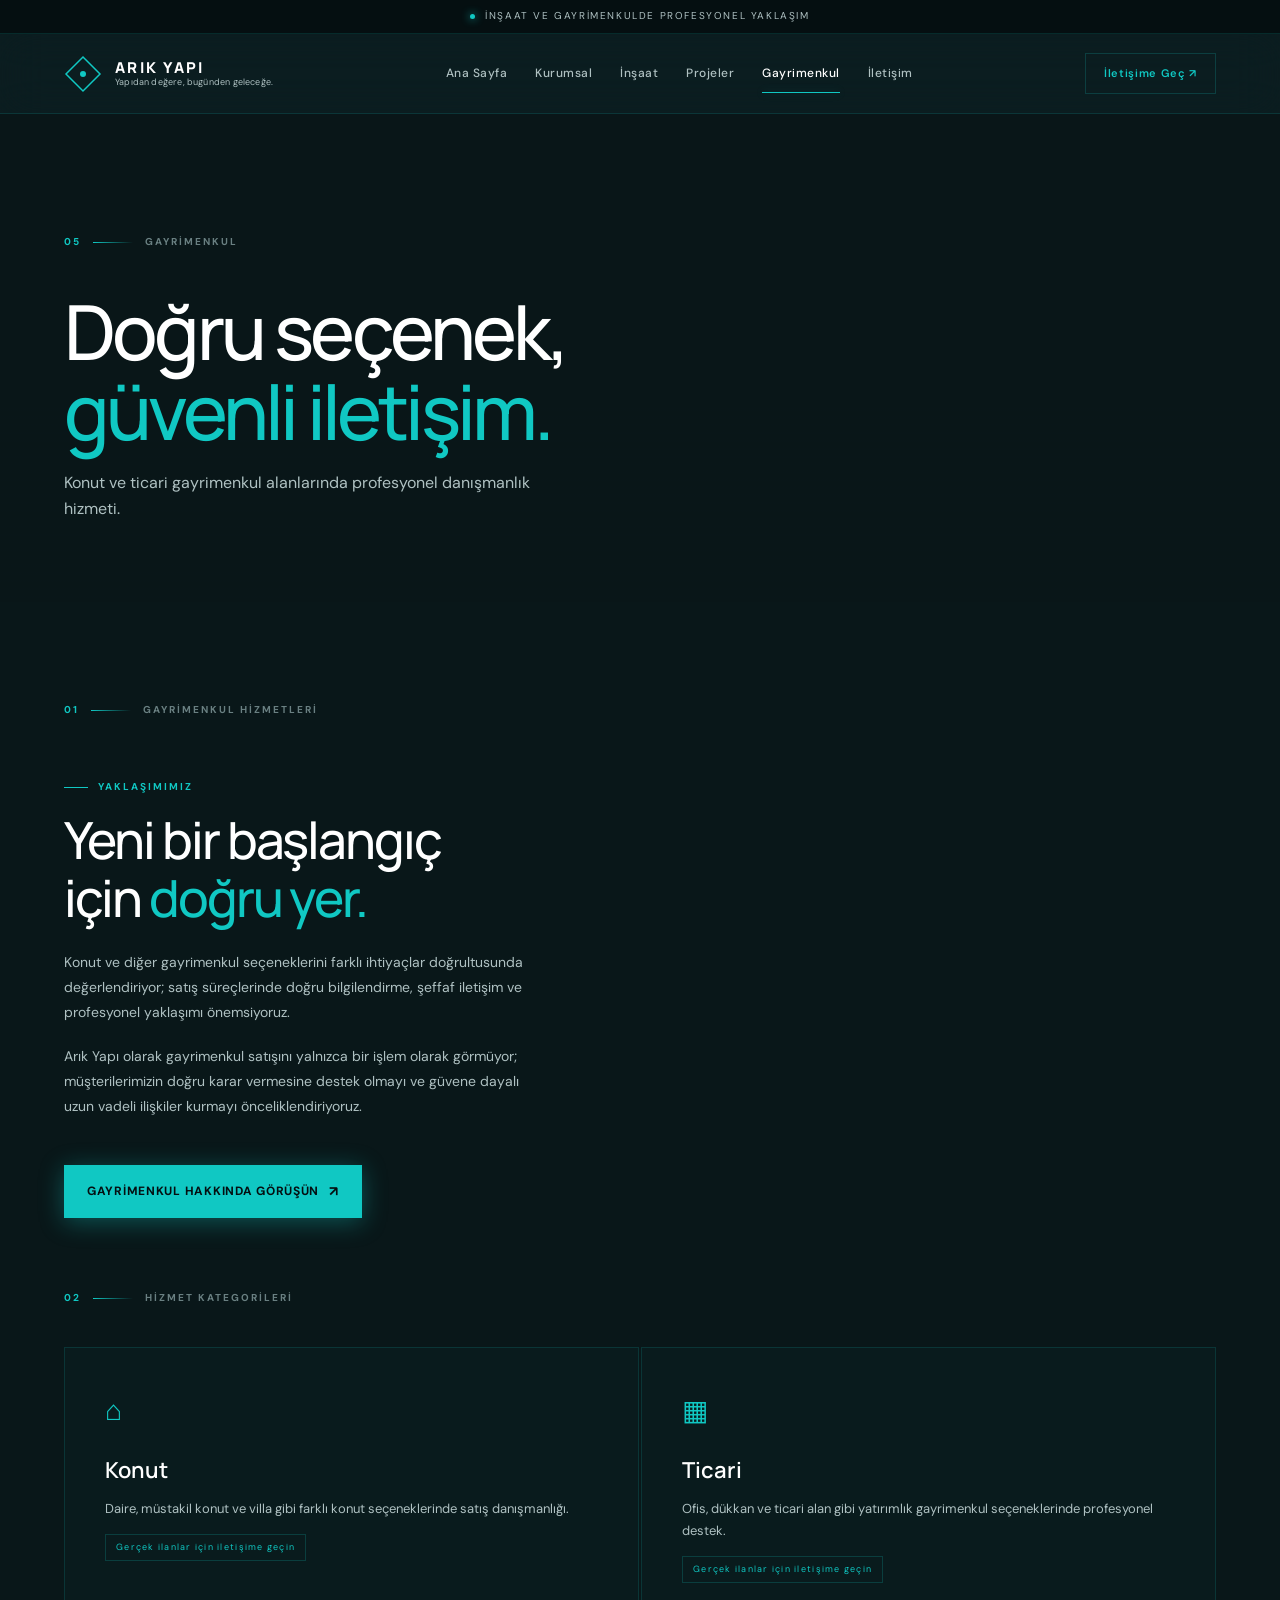
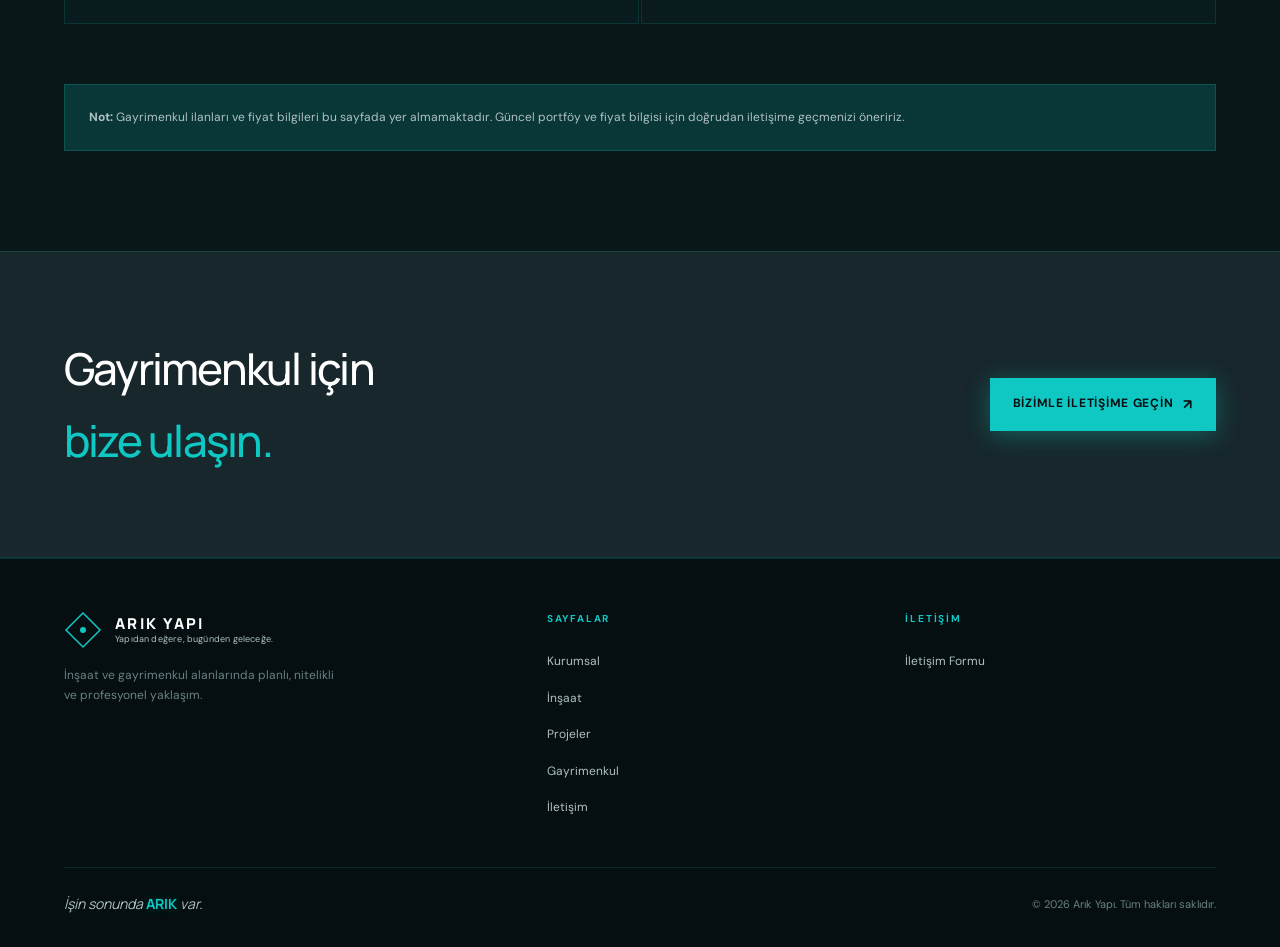
==== gayrimenkul.html @ 24cf5c1f "feat: premium redesign - cok sayfali yapi, intro animasyonu, glassmorphism, tum sayfalar" ====
<!doctype html>
<html lang="tr">
<head>
  <meta charset="utf-8">
  <meta name="viewport" content="width=device-width, initial-scale=1">
  <meta name="theme-color" content="#10C8C3">
  <meta name="description" content="Arık Yapı Gayrimenkul — Konut ve ticari gayrimenkul danışmanlığı.">
  <title>Gayrimenkul | Arık Yapı</title>
  <link rel="preconnect" href="https://fonts.googleapis.com">
  <link rel="preconnect" href="https://fonts.gstatic.com" crossorigin>
  <link href="https://fonts.googleapis.com/css2?family=DM+Sans:wght@400;500;600;700&family=Manrope:wght@400;500;600;700;800&display=swap" rel="stylesheet">
  <link rel="stylesheet" href="style.css">
</head>
<body>

  <div class="announcement"><span class="dot"></span> İnşaat ve gayrimenkulde profesyonel yaklaşım</div>

  <header class="site-header" id="siteHeader">
    <a class="brand" href="index.html" aria-label="Arık Yapı ana sayfa">
      <svg class="brand-icon" viewBox="0 0 38 38" xmlns="http://www.w3.org/2000/svg" aria-hidden="true">
        <polygon class="b-diamond" points="19,2 36,19 19,36 2,19"/><circle class="b-dot" cx="19" cy="19" r="3"/>
      </svg>
      <span class="brand-copy"><strong>ARIK YAPI</strong><small>Yapıdan değere, bugünden geleceğe.</small></span>
    </a>
    <button class="menu-toggle" aria-label="Menüyü aç" aria-expanded="false" id="menuToggle"><span></span><span></span><span></span></button>
    <nav class="main-nav" id="mainNav" aria-label="Ana menü">
      <a href="index.html">Ana Sayfa</a>
      <a href="kurumsal.html">Kurumsal</a>
      <a href="insaat.html">İnşaat</a>
      <a href="projeler.html">Projeler</a>
      <a class="active" href="gayrimenkul.html">Gayrimenkul</a>
      <a href="iletisim.html">İletişim</a>
    </nav>
    <a class="header-cta" href="iletisim.html">İletişime Geç ↗</a>
  </header>

  <main>
    <div class="page-hero">
      <div class="page-hero-content">
        <div class="section-label"><span class="num">05</span><span class="dash"></span>GAYRİMENKUL</div>
        <h1>Doğru seçenek,<br><em>güvenli iletişim.</em></h1>
        <p>Konut ve ticari gayrimenkul alanlarında profesyonel danışmanlık hizmeti.</p>
      </div>
    </div>

    <section class="realestate-section">
      <div class="section-label reveal"><span class="num">01</span><span class="dash"></span>GAYRİMENKUL HİZMETLERİ</div>

      <div class="realestate-intro">
        <div class="realestate-intro-text reveal-left">
          <div class="eyebrow">Yaklaşımımız</div>
          <h2 class="section-title" style="margin-bottom:24px">
            Yeni bir başlangıç<br>için <em>doğru yer.</em>
          </h2>
          <p>Konut ve diğer gayrimenkul seçeneklerini farklı ihtiyaçlar doğrultusunda değerlendiriyor; satış süreçlerinde doğru bilgilendirme, şeffaf iletişim ve profesyonel yaklaşımı önemsiyoruz.</p>
          <p>Arık Yapı olarak gayrimenkul satışını yalnızca bir işlem olarak görmüyor; müşterilerimizin doğru karar vermesine destek olmayı ve güvene dayalı uzun vadeli ilişkiler kurmayı önceliklendiriyoruz.</p>
          <a class="btn btn-primary btn-arrow" href="iletisim.html" style="margin-top:28px">Gayrimenkul Hakkında Görüşün</a>
        </div>
        <div class="realestate-visual reveal-right" role="img" aria-label="Gayrimenkul görseli"></div>
      </div>

      <!-- Kategoriler -->
      <div class="section-label reveal"><span class="num">02</span><span class="dash"></span>HİZMET KATEGORİLERİ</div>
      <div class="realestate-categories">
        <div class="re-cat-card reveal">
          <div class="re-cat-icon">⌂</div>
          <h3>Konut</h3>
          <p>Daire, müstakil konut ve villa gibi farklı konut seçeneklerinde satış danışmanlığı.</p>
          <span class="re-demo-note">Gerçek ilanlar için iletişime geçin</span>
        </div>
        <div class="re-cat-card reveal reveal-d1">
          <div class="re-cat-icon">▦</div>
          <h3>Ticari</h3>
          <p>Ofis, dükkan ve ticari alan gibi yatırımlık gayrimenkul seçeneklerinde profesyonel destek.</p>
          <span class="re-demo-note">Gerçek ilanlar için iletişime geçin</span>
        </div>
      </div>

      <div class="contact-note-box reveal">
        <strong>Not:</strong> Gayrimenkul ilanları ve fiyat bilgileri bu sayfada yer almamaktadır. Güncel portföy ve fiyat bilgisi için doğrudan iletişime geçmenizi öneririz.
      </div>
    </section>

    <div class="cta-band reveal">
      <h2>Gayrimenkul için<br><em>bize ulaşın.</em></h2>
      <a class="btn btn-primary btn-arrow" href="iletisim.html">Bizimle İletişime Geçin</a>
    </div>
  </main>

  <footer class="site-footer">
    <div class="footer-about">
      <a class="brand" href="index.html">
        <svg class="brand-icon" viewBox="0 0 38 38" xmlns="http://www.w3.org/2000/svg" aria-hidden="true"><polygon class="b-diamond" points="19,2 36,19 19,36 2,19"/><circle class="b-dot" cx="19" cy="19" r="3"/></svg>
        <span class="brand-copy"><strong>ARIK YAPI</strong><small>Yapıdan değere, bugünden geleceğe.</small></span>
      </a>
      <p>İnşaat ve gayrimenkul alanlarında planlı, nitelikli ve profesyonel yaklaşım.</p>
    </div>
    <div>
      <div class="footer-col-title">Sayfalar</div>
      <ul class="footer-links-list">
        <li><a href="kurumsal.html">Kurumsal</a></li>
        <li><a href="insaat.html">İnşaat</a></li>
        <li><a href="projeler.html">Projeler</a></li>
        <li><a href="gayrimenkul.html">Gayrimenkul</a></li>
        <li><a href="iletisim.html">İletişim</a></li>
      </ul>
    </div>
    <div>
      <div class="footer-col-title">İletişim</div>
      <ul class="footer-links-list"><li><a href="iletisim.html">İletişim Formu</a></li></ul>
    </div>
    <div class="footer-bottom">
      <p class="footer-tagline">İşin sonunda <strong>ARIK</strong> var.</p>
      <small class="copyright">© <span id="year"></span> Arık Yapı. Tüm hakları saklıdır.</small>
    </div>
  </footer>
  <script src="script.js"></script>
</body>
</html>
---- style.css ----
/* ================================================================
   ARIK YAPI — Premium Architectural Website
   Renk Sistemi: Turkuaz #10C8C3 / Antrasit #17272B / Derin #091719
   ================================================================ */

/* ── Değişkenler ── */
:root {
  --teal:        #10C8C3;
  --teal-light:  #3de0db;
  --teal-dim:    rgba(16, 200, 195, 0.18);
  --teal-glow:   rgba(16, 200, 195, 0.28);
  --dark:        #17272B;
  --deep:        #091719;
  --deeper:      #050f11;
  --light:       #F5F8F7;
  --secondary:   #AFC1C2;
  --muted:       #6a8082;
  --line:        rgba(16, 200, 195, 0.15);
  --line-light:  rgba(255,255,255,0.08);
  --white:       #ffffff;
  --max:         1280px;

  /* Cam efekti */
  --glass-bg:     rgba(15, 35, 40, 0.52);
  --glass-blur:   blur(22px);
  --glass-border: rgba(16, 200, 195, 0.2);
  --glass-shadow: 0 8px 48px rgba(0,0,0,0.35), inset 0 1px 0 rgba(16,200,195,0.1);
}

/* ── Reset & Temel ── */
*, *::before, *::after { box-sizing: border-box; margin: 0; padding: 0; }

html {
  scroll-behavior: smooth;
  scroll-padding-top: 80px;
}

body {
  background: var(--deep);
  color: var(--light);
  font-family: "DM Sans", sans-serif;
  line-height: 1.65;
  overflow-x: hidden;
  -webkit-font-smoothing: antialiased;
}

a { color: inherit; text-decoration: none; }
button, input, textarea, select { font: inherit; }
img { max-width: 100%; display: block; }

:focus-visible {
  outline: 2px solid var(--teal);
  outline-offset: 3px;
  border-radius: 2px;
}

/* ================================================================
   INTRO OVERLAY — Sinematik Açılış Animasyonu
   ================================================================ */
.intro-overlay {
  position: fixed;
  inset: 0;
  z-index: 9999;
  background: var(--deeper);
  display: flex;
  align-items: center;
  justify-content: center;
  flex-direction: column;
  gap: 32px;
  transition: transform 0.7s cubic-bezier(0.76, 0, 0.24, 1),
              opacity 0.5s ease;
}

.intro-overlay.exit {
  transform: translateY(-100%);
  opacity: 0;
  pointer-events: none;
}

.intro-overlay.skip {
  display: none;
}

/* SVG Geometrik Logo */
.intro-svg-wrap {
  position: relative;
  width: 110px;
  height: 110px;
}

.intro-svg {
  width: 110px;
  height: 110px;
  overflow: visible;
}

/* Diamond dış çizgisi — stroke animasyonu */
.intro-diamond {
  fill: none;
  stroke: var(--teal);
  stroke-width: 1.2;
  stroke-dasharray: 312;
  stroke-dashoffset: 312;
  animation: drawDiamond 0.75s cubic-bezier(0.4, 0, 0.2, 1) 0.1s forwards;
}

@keyframes drawDiamond {
  to { stroke-dashoffset: 0; }
}

/* İç çapraz çizgiler */
.intro-cross-h,
.intro-cross-v {
  stroke: var(--teal);
  stroke-width: 0.5;
  opacity: 0;
  animation: fadeInLine 0.3s ease 0.75s forwards;
}

@keyframes fadeInLine {
  to { opacity: 0.35; }
}

/* Merkez nokta */
.intro-center-dot {
  fill: var(--teal);
  r: 3.5;
  opacity: 0;
  animation: popDot 0.25s ease 0.85s forwards;
  filter: drop-shadow(0 0 6px var(--teal));
}

@keyframes popDot {
  0%   { opacity: 0; r: 0; }
  60%  { opacity: 1; r: 5; }
  100% { opacity: 1; r: 3.5; }
}

/* Işık geçişi */
.intro-sweep {
  position: absolute;
  inset: -10px;
  background: linear-gradient(
    115deg,
    transparent 30%,
    rgba(16, 200, 195, 0.22) 50%,
    transparent 70%
  );
  opacity: 0;
  animation: sweep 0.5s ease 0.9s forwards;
}

@keyframes sweep {
  0%   { opacity: 0; transform: translateX(-60px); }
  40%  { opacity: 1; }
  100% { opacity: 0; transform: translateX(60px); }
}

/* Marka yazısı */
.intro-brand-wrap {
  text-align: center;
  opacity: 0;
  transform: translateY(14px);
  animation: riseIn 0.5s ease 1.0s forwards;
}

@keyframes riseIn {
  to { opacity: 1; transform: none; }
}

.intro-brand-name {
  display: block;
  font-family: "Manrope", sans-serif;
  font-size: 22px;
  font-weight: 800;
  letter-spacing: 0.22em;
  color: var(--white);
}

.intro-brand-tag {
  display: block;
  font-size: 10px;
  letter-spacing: 0.16em;
  color: var(--secondary);
  margin-top: 5px;
}

/* ================================================================
   ANNOUNCEMENT BAR
   ================================================================ */
.announcement {
  height: 34px;
  background: var(--deeper);
  border-bottom: 1px solid var(--line);
  color: var(--secondary);
  display: flex;
  align-items: center;
  justify-content: center;
  gap: 10px;
  font-size: 10px;
  letter-spacing: 0.16em;
  text-transform: uppercase;
}

.dot {
  width: 5px;
  height: 5px;
  background: var(--teal);
  border-radius: 50%;
  box-shadow: 0 0 8px var(--teal);
  animation: blink 2.4s ease-in-out infinite;
  flex-shrink: 0;
}

@keyframes blink {
  0%, 100% { opacity: 1; }
  50%       { opacity: 0.3; }
}

/* ================================================================
   HEADER — Glassmorphism Nav
   ================================================================ */
.site-header {
  position: sticky;
  top: 0;
  z-index: 200;
  height: 80px;
  padding: 0 max(5vw, 24px);
  display: flex;
  align-items: center;
  justify-content: space-between;
  gap: 24px;
  background: var(--glass-bg);
  backdrop-filter: var(--glass-blur);
  -webkit-backdrop-filter: var(--glass-blur);
  border-bottom: 1px solid var(--line);
  transition: background 0.3s, border-color 0.3s;
}

.site-header.solid {
  background: rgba(9, 23, 25, 0.95);
  border-bottom-color: rgba(16, 200, 195, 0.12);
}

/* Logo */
.brand {
  display: flex;
  align-items: center;
  gap: 13px;
  flex-shrink: 0;
  min-width: 190px;
}

.brand-icon {
  width: 38px;
  height: 38px;
  flex-shrink: 0;
}

.brand-icon .b-diamond {
  fill: none;
  stroke: var(--teal);
  stroke-width: 1.5;
}

.brand-icon .b-dot {
  fill: var(--teal);
}

.brand-copy {
  display: flex;
  flex-direction: column;
  line-height: 1.3;
}

.brand-copy strong {
  font-family: "Manrope", sans-serif;
  font-size: 15px;
  font-weight: 800;
  letter-spacing: 0.15em;
  color: var(--white);
}

.brand-copy small {
  font-size: 9px;
  color: var(--secondary);
  letter-spacing: 0.02em;
}

/* Nav */
.main-nav {
  display: flex;
  align-items: center;
  gap: clamp(14px, 2.2vw, 30px);
}

.main-nav a {
  font-size: 12px;
  font-weight: 500;
  color: var(--secondary);
  letter-spacing: 0.04em;
  padding: 28px 0;
  position: relative;
  transition: color 0.2s;
}

.main-nav a::after {
  content: "";
  position: absolute;
  bottom: 18px;
  left: 0;
  width: 0;
  height: 1.5px;
  background: var(--teal);
  transition: width 0.25s ease;
  box-shadow: 0 0 8px var(--teal-glow);
}

.main-nav a:hover,
.main-nav a.active {
  color: var(--white);
}

.main-nav a:hover::after,
.main-nav a.active::after {
  width: 100%;
}

/* CTA Buton */
.header-cta {
  font-size: 11px;
  font-weight: 600;
  letter-spacing: 0.06em;
  padding: 10px 18px;
  border: 1px solid var(--glass-border);
  color: var(--teal);
  white-space: nowrap;
  transition: background 0.2s, border-color 0.2s, color 0.2s;
}

.header-cta:hover {
  background: var(--teal-dim);
  border-color: var(--teal);
  color: var(--teal-light);
}

/* Hamburger */
.menu-toggle {
  display: none;
  background: none;
  border: 0;
  color: var(--white);
  cursor: pointer;
  padding: 8px;
  flex-direction: column;
  gap: 5px;
  flex-shrink: 0;
}

.menu-toggle span {
  display: block;
  width: 22px;
  height: 1.5px;
  background: currentColor;
  transition: transform 0.25s, opacity 0.25s;
}

/* ================================================================
   SHARED BUTTONS
   ================================================================ */
.btn {
  display: inline-flex;
  align-items: center;
  gap: 10px;
  padding: 14px 22px;
  font-size: 12px;
  font-weight: 700;
  letter-spacing: 0.06em;
  border: 1px solid transparent;
  cursor: pointer;
  transition: transform 0.2s, background 0.2s, box-shadow 0.2s, border-color 0.2s, color 0.2s;
  text-transform: uppercase;
}

.btn:hover { transform: translateY(-2px); }

.btn-primary {
  background: var(--teal);
  color: var(--deeper);
  box-shadow: 0 4px 24px rgba(16, 200, 195, 0.35);
}

.btn-primary:hover {
  background: var(--teal-light);
  box-shadow: 0 6px 32px rgba(16, 200, 195, 0.5);
}

.btn-outline {
  border-color: rgba(255,255,255,0.3);
  color: var(--white);
}

.btn-outline:hover {
  border-color: var(--teal);
  color: var(--teal);
}

.btn-arrow::after {
  content: "↗";
  font-size: 14px;
}

/* ================================================================
   SHARED SECTION LABELS
   ================================================================ */
.section-label {
  display: flex;
  align-items: center;
  gap: 12px;
  font-size: 10px;
  font-weight: 700;
  letter-spacing: 0.2em;
  text-transform: uppercase;
  color: var(--muted);
  margin-bottom: 40px;
}

.section-label .num { color: var(--teal); }

.section-label .dash {
  width: 40px;
  height: 1px;
  background: linear-gradient(90deg, var(--teal), transparent);
}

.eyebrow {
  font-size: 10px;
  font-weight: 700;
  letter-spacing: 0.2em;
  text-transform: uppercase;
  color: var(--teal);
  margin-bottom: 16px;
  display: flex;
  align-items: center;
  gap: 10px;
}

.eyebrow::before {
  content: "";
  display: block;
  width: 24px;
  height: 1px;
  background: var(--teal);
  flex-shrink: 0;
}

h2.section-title {
  font-family: "Manrope", sans-serif;
  font-size: clamp(34px, 4vw, 54px);
  font-weight: 500;
  line-height: 1.12;
  letter-spacing: -0.04em;
  color: var(--white);
}

h2.section-title em {
  font-style: normal;
  color: var(--teal);
}

/* ================================================================
   HERO — Ana Sayfa
   ================================================================ */
.hero {
  position: relative;
  min-height: 94vh;
  display: grid;
  grid-template-columns: 1fr 420px;
  align-items: center;
  gap: 0;
  padding: 0 max(5vw, 32px);
  max-width: 1600px;
  margin: 0 auto;
  isolation: isolate;
}

/* Hero Arka Plan */
.hero-bg {
  position: fixed;
  inset: 0;
  z-index: -10;
  pointer-events: none;
}

.hero-bg-img {
  position: absolute;
  inset: 0;
  background:
    url("https://images.unsplash.com/photo-1486406146926-c627a92ad1ab?auto=format&fit=crop&w=2200&q=80")
    center / cover no-repeat;
}

.hero-bg-overlay {
  position: absolute;
  inset: 0;
  background:
    linear-gradient(100deg,
      rgba(9,23,25,0.96) 0%,
      rgba(9,23,25,0.80) 45%,
      rgba(9,23,25,0.30) 75%,
      rgba(9,23,25,0.20) 100%
    ),
    linear-gradient(0deg,
      rgba(5,15,17,0.85) 0%,
      transparent 35%
    );
}

/* Hero Sol İçerik */
.hero-content {
  padding: 80px 0 100px;
  max-width: 640px;
}

.hero-eyebrow {
  display: flex;
  align-items: center;
  gap: 12px;
  font-size: 10px;
  font-weight: 700;
  letter-spacing: 0.22em;
  text-transform: uppercase;
  color: var(--teal);
  margin-bottom: 28px;
}

.hero-eyebrow-line {
  width: 40px;
  height: 1px;
  background: var(--teal);
  box-shadow: 0 0 6px var(--teal);
}

.hero h1 {
  font-family: "Manrope", sans-serif;
  font-size: clamp(48px, 6.5vw, 88px);
  font-weight: 500;
  line-height: 1.04;
  letter-spacing: -0.055em;
  color: var(--white);
  margin-bottom: 24px;
}

.hero h1 em {
  font-style: normal;
  color: var(--teal);
  text-shadow: 0 0 40px rgba(16, 200, 195, 0.3);
}

.hero-desc {
  font-size: 16px;
  color: var(--secondary);
  max-width: 440px;
  line-height: 1.7;
  margin-bottom: 36px;
}

.hero-actions {
  display: flex;
  flex-wrap: wrap;
  gap: 14px;
  margin-bottom: 64px;
}

/* Scroll göstergesi */
.scroll-indicator {
  display: flex;
  align-items: center;
  gap: 12px;
  font-size: 10px;
  letter-spacing: 0.14em;
  color: var(--muted);
  text-transform: uppercase;
}

.scroll-line {
  width: 30px;
  height: 1px;
  background: var(--muted);
  animation: scrollPulse 2s ease-in-out infinite;
}

@keyframes scrollPulse {
  0%, 100% { width: 30px; opacity: 1; }
  50%       { width: 50px; opacity: 0.5; }
}

/* Hero Sağ — Cam Kart */
.hero-glass-card {
  background: var(--glass-bg);
  backdrop-filter: var(--glass-blur);
  -webkit-backdrop-filter: var(--glass-blur);
  border: 1px solid var(--glass-border);
  box-shadow: var(--glass-shadow);
  padding: 36px 32px;
  position: relative;
  overflow: hidden;
  align-self: center;
}

.hero-glass-card::before {
  content: "";
  position: absolute;
  top: 0;
  left: 0;
  right: 0;
  height: 1px;
  background: linear-gradient(90deg, transparent, var(--teal), transparent);
  opacity: 0.6;
}

.glass-card-header {
  display: flex;
  align-items: center;
  justify-content: space-between;
  margin-bottom: 28px;
  padding-bottom: 20px;
  border-bottom: 1px solid var(--line);
}

.glass-card-header span {
  font-size: 10px;
  font-weight: 700;
  letter-spacing: 0.18em;
  text-transform: uppercase;
  color: var(--secondary);
}

.glass-card-mark {
  font-family: "Manrope", sans-serif;
  font-size: 28px;
  font-weight: 800;
  color: var(--teal);
  line-height: 1;
  text-shadow: 0 0 14px var(--teal-glow);
  letter-spacing: -0.04em;
}

.glass-service {
  display: flex;
  align-items: flex-start;
  gap: 16px;
  padding: 18px 0;
  border-bottom: 1px solid var(--line);
}

.glass-service:last-of-type {
  border-bottom: 0;
  margin-bottom: 24px;
}

.glass-service-icon {
  width: 38px;
  height: 38px;
  border: 1px solid var(--glass-border);
  display: grid;
  place-items: center;
  flex-shrink: 0;
  color: var(--teal);
  font-size: 16px;
  box-shadow: 0 0 12px var(--teal-dim);
}

.glass-service-text strong {
  display: block;
  font-size: 13px;
  font-weight: 600;
  color: var(--white);
  margin-bottom: 4px;
}

.glass-service-text span {
  font-size: 11px;
  color: var(--secondary);
  line-height: 1.5;
}

.glass-card-cta {
  display: flex;
  align-items: center;
  justify-content: space-between;
  padding: 14px 16px;
  background: var(--teal-dim);
  border: 1px solid var(--glass-border);
  font-size: 11px;
  font-weight: 700;
  letter-spacing: 0.08em;
  color: var(--teal-light);
  transition: background 0.2s;
}

.glass-card-cta:hover {
  background: rgba(16, 200, 195, 0.22);
}

/* Hero alt bilgi şeridi */
.hero-strip {
  position: absolute;
  bottom: 0;
  left: 0;
  right: 0;
  padding: 0 max(5vw, 32px);
  border-top: 1px solid var(--line-light);
  display: flex;
  gap: clamp(24px, 5vw, 80px);
  background: rgba(9,23,25,0.5);
  backdrop-filter: blur(10px);
}

.hero-strip-item {
  display: flex;
  align-items: center;
  gap: 14px;
  padding: 20px 0;
}

.strip-icon {
  width: 34px;
  height: 34px;
  border: 1px solid var(--glass-border);
  display: grid;
  place-items: center;
  color: var(--teal);
  font-size: 15px;
  flex-shrink: 0;
}

.strip-icon svg {
  width: 16px;
  height: 16px;
  stroke: var(--teal);
  fill: none;
}

.strip-text strong {
  display: block;
  font-size: 11px;
  font-weight: 700;
  color: var(--white);
  margin-bottom: 2px;
}

.strip-text span {
  font-size: 10px;
  color: var(--muted);
}

/* ================================================================
   KURUMSAL ÖZET (Ana Sayfa)
   ================================================================ */
.about-section {
  padding: 112px max(5vw, 32px);
  max-width: 1600px;
  margin: 0 auto;
  display: grid;
  grid-template-columns: 1fr 1.1fr;
  gap: 10%;
  align-items: center;
  background: var(--deep);
}

.about-visual {
  position: relative;
}

.about-img {
  width: 100%;
  aspect-ratio: 4/5;
  object-fit: cover;
  display: block;
  filter: brightness(0.88);
}

.about-img-fallback {
  width: 100%;
  aspect-ratio: 4/5;
  background:
    url("https://images.unsplash.com/photo-1487958449943-2429e8be8625?auto=format&fit=crop&w=900&q=75")
    center / cover;
}

.about-badge {
  position: absolute;
  bottom: 32px;
  right: -20px;
  background: var(--glass-bg);
  backdrop-filter: var(--glass-blur);
  border: 1px solid var(--glass-border);
  padding: 20px 24px;
  box-shadow: var(--glass-shadow);
}

.about-badge strong {
  display: block;
  font-family: "Manrope", sans-serif;
  font-size: 32px;
  font-weight: 800;
  color: var(--teal);
  line-height: 1;
}

.about-badge span {
  display: block;
  font-size: 10px;
  letter-spacing: 0.1em;
  color: var(--secondary);
  margin-top: 4px;
}

.about-content { padding: 16px 0; }

.about-content .section-title { margin-bottom: 28px; }

.about-text {
  font-size: 14px;
  color: var(--secondary);
  line-height: 1.8;
  margin-bottom: 16px;
}

.about-values {
  display: grid;
  grid-template-columns: 1fr 1fr;
  gap: 1px;
  margin: 40px 0;
  border: 1px solid var(--line);
}

.about-value {
  padding: 22px 24px;
  background: rgba(16, 200, 195, 0.03);
  border: 1px solid var(--line);
  transition: background 0.2s;
}

.about-value:hover {
  background: rgba(16, 200, 195, 0.07);
}

.about-value-icon {
  font-size: 22px;
  color: var(--teal);
  margin-bottom: 10px;
  text-shadow: 0 0 10px var(--teal-glow);
}

.about-value h4 {
  font-family: "Manrope", sans-serif;
  font-size: 14px;
  font-weight: 700;
  color: var(--white);
  margin-bottom: 6px;
}

.about-value p {
  font-size: 12px;
  color: var(--muted);
  line-height: 1.6;
}

/* ================================================================
   HİZMETLER (Ana Sayfa)
   ================================================================ */
.services-section {
  padding: 112px max(5vw, 32px);
  max-width: 1600px;
  margin: 0 auto;
}

.services-header {
  display: flex;
  align-items: flex-end;
  justify-content: space-between;
  gap: 40px;
  margin-bottom: 56px;
}

.services-note {
  max-width: 320px;
  font-size: 13px;
  color: var(--secondary);
  text-align: right;
}

.services-grid {
  display: grid;
  grid-template-columns: 1fr 1fr;
  gap: 2px;
}

.service-card {
  position: relative;
  overflow: hidden;
  min-height: 480px;
  display: flex;
  flex-direction: column;
  justify-content: flex-end;
}

.service-card-bg {
  position: absolute;
  inset: 0;
  background-size: cover;
  background-position: center;
  transition: transform 0.6s ease;
  filter: brightness(0.65);
}

.service-card:hover .service-card-bg {
  transform: scale(1.04);
}

.service-card-1 .service-card-bg {
  background-image: url("https://images.unsplash.com/photo-1541888946425-d81bb19240f5?auto=format&fit=crop&w=1200&q=75");
}

.service-card-2 .service-card-bg {
  background-image: url("https://images.unsplash.com/photo-1560448204-e02f11c3d0e2?auto=format&fit=crop&w=1200&q=75");
}

.service-card-overlay {
  position: absolute;
  inset: 0;
  background: linear-gradient(0deg, rgba(9,23,25,0.92) 0%, rgba(9,23,25,0.3) 55%, transparent 100%);
}

.service-card-content {
  position: relative;
  z-index: 1;
  padding: 36px 40px;
}

.service-num {
  font-size: 10px;
  letter-spacing: 0.18em;
  color: var(--teal);
  margin-bottom: 12px;
}

.service-card h3 {
  font-family: "Manrope", sans-serif;
  font-size: 26px;
  font-weight: 600;
  color: var(--white);
  margin-bottom: 12px;
  line-height: 1.2;
}

.service-card p {
  font-size: 13px;
  color: var(--secondary);
  max-width: 380px;
  margin-bottom: 24px;
  line-height: 1.7;
}

.service-link {
  display: inline-flex;
  align-items: center;
  gap: 10px;
  font-size: 11px;
  font-weight: 700;
  letter-spacing: 0.08em;
  text-transform: uppercase;
  color: var(--teal);
  transition: gap 0.2s;
}

.service-link:hover { gap: 16px; }
.service-link::after { content: "↗"; }

/* ================================================================
   CTA BANDI
   ================================================================ */
.cta-band {
  background: var(--dark);
  border-top: 1px solid var(--line);
  border-bottom: 1px solid var(--line);
  padding: 80px max(5vw, 32px);
  display: flex;
  align-items: center;
  justify-content: space-between;
  gap: 40px;
}

.cta-band h2 {
  font-family: "Manrope", sans-serif;
  font-size: clamp(28px, 3.5vw, 44px);
  font-weight: 500;
  letter-spacing: -0.04em;
  color: var(--white);
}

.cta-band h2 em {
  font-style: normal;
  color: var(--teal);
}

/* ================================================================
   FOOTER
   ================================================================ */
.site-footer {
  background: var(--deeper);
  border-top: 1px solid var(--line);
  padding: 52px max(5vw, 32px) 32px;
  display: grid;
  grid-template-columns: 1.4fr 1fr 1fr;
  gap: 48px;
}

.footer-about .brand { margin-bottom: 16px; }

.footer-about p {
  font-size: 12px;
  color: var(--muted);
  line-height: 1.7;
  max-width: 280px;
}

.footer-col-title {
  font-size: 10px;
  font-weight: 700;
  letter-spacing: 0.18em;
  text-transform: uppercase;
  color: var(--teal);
  margin-bottom: 20px;
}

.footer-links-list {
  list-style: none;
  display: flex;
  flex-direction: column;
  gap: 10px;
}

.footer-links-list a {
  font-size: 12px;
  color: var(--secondary);
  transition: color 0.2s;
}

.footer-links-list a:hover { color: var(--teal); }

.footer-bottom {
  grid-column: 1 / -1;
  border-top: 1px solid var(--line);
  padding-top: 24px;
  display: flex;
  align-items: center;
  justify-content: space-between;
  gap: 16px;
  flex-wrap: wrap;
}

.footer-tagline {
  font-family: "Manrope", sans-serif;
  font-style: italic;
  font-size: 14px;
  color: var(--secondary);
}

.footer-tagline strong {
  color: var(--teal);
  font-style: normal;
  text-shadow: 0 0 10px var(--teal-glow);
}

.copyright {
  font-size: 11px;
  color: var(--muted);
}

/* ================================================================
   SAYFA HEADER (Alt Sayfalar)
   ================================================================ */
.page-hero {
  padding: 120px max(5vw, 32px) 80px;
  background:
    linear-gradient(0deg, var(--deep) 0%, transparent 40%),
    url("https://images.unsplash.com/photo-1486406146926-c627a92ad1ab?auto=format&fit=crop&w=1800&q=70")
    center 30% / cover;
  position: relative;
  overflow: hidden;
}

.page-hero::before {
  content: "";
  position: absolute;
  inset: 0;
  background: rgba(9, 23, 25, 0.78);
}

.page-hero-content {
  position: relative;
  z-index: 1;
  max-width: var(--max);
  margin: 0 auto;
}

.page-hero h1 {
  font-family: "Manrope", sans-serif;
  font-size: clamp(42px, 6vw, 76px);
  font-weight: 500;
  letter-spacing: -0.05em;
  line-height: 1.06;
  color: var(--white);
  margin-bottom: 18px;
}

.page-hero h1 em {
  font-style: normal;
  color: var(--teal);
}

.page-hero p {
  font-size: 16px;
  color: var(--secondary);
  max-width: 480px;
}

/* ================================================================
   KURUMSAL SAYFASI
   ================================================================ */
.corporate-section {
  padding: 100px max(5vw, 32px);
  max-width: var(--max);
  margin: 0 auto;
}

.corporate-grid {
  display: grid;
  grid-template-columns: 1fr 1fr;
  gap: 80px;
  align-items: start;
  margin-top: 60px;
}

.corporate-text p {
  font-size: 14px;
  color: var(--secondary);
  line-height: 1.85;
  margin-bottom: 18px;
}

.mvv-cards {
  display: flex;
  flex-direction: column;
  gap: 2px;
}

.mvv-card {
  padding: 28px 32px;
  border: 1px solid var(--line);
  background: rgba(16, 200, 195, 0.03);
  transition: background 0.2s, border-color 0.2s;
  position: relative;
  overflow: hidden;
}

.mvv-card::before {
  content: "";
  position: absolute;
  left: 0;
  top: 0;
  bottom: 0;
  width: 2px;
  background: var(--teal);
  opacity: 0;
  transition: opacity 0.2s;
}

.mvv-card:hover {
  background: rgba(16, 200, 195, 0.07);
  border-color: rgba(16, 200, 195, 0.3);
}

.mvv-card:hover::before { opacity: 1; }

.mvv-num {
  font-size: 10px;
  color: var(--teal);
  letter-spacing: 0.12em;
  margin-bottom: 8px;
}

.mvv-card h3 {
  font-family: "Manrope", sans-serif;
  font-size: 18px;
  font-weight: 700;
  color: var(--white);
  margin-bottom: 10px;
}

.mvv-card p {
  font-size: 13px;
  color: var(--secondary);
  line-height: 1.7;
}

/* Kurucu */
.founder-section {
  background: var(--dark);
  border-top: 1px solid var(--line);
  border-bottom: 1px solid var(--line);
  display: grid;
  grid-template-columns: 1fr 1.1fr;
  min-height: 560px;
}

.founder-visual {
  background:
    url("https://images.unsplash.com/photo-1486406146926-c627a92ad1ab?auto=format&fit=crop&w=900&q=75")
    center / cover;
  position: relative;
  min-height: 400px;
}

.founder-visual::after {
  content: "";
  position: absolute;
  inset: 0;
  background: linear-gradient(90deg, transparent 60%, var(--dark) 100%);
}

.founder-content {
  padding: 72px max(5vw, 40px) 72px 56px;
  align-self: center;
  background: linear-gradient(135deg, rgba(16,200,195,0.04) 0%, transparent 60%);
}

.founder-content h2 {
  font-family: "Manrope", sans-serif;
  font-size: clamp(38px, 4.5vw, 58px);
  font-weight: 500;
  letter-spacing: -0.04em;
  color: var(--white);
  margin-bottom: 28px;
}

.founder-content h2 em {
  font-style: normal;
  color: var(--teal);
}

.founder-content p {
  font-size: 14px;
  color: var(--secondary);
  line-height: 1.8;
  max-width: 500px;
  margin-bottom: 16px;
}

.founder-signature {
  margin-top: 36px;
  padding-top: 28px;
  border-top: 1px solid var(--line);
  font-family: "Manrope", sans-serif;
  font-style: italic;
  font-size: 20px;
  color: var(--secondary);
}

.founder-signature strong {
  font-style: normal;
  color: var(--teal);
  text-shadow: 0 0 12px var(--teal-glow);
}

/* ================================================================
   İNŞAAT SAYFASI
   ================================================================ */
.construction-section {
  padding: 100px max(5vw, 32px);
  max-width: var(--max);
  margin: 0 auto;
}

.construction-intro {
  display: grid;
  grid-template-columns: 1fr 1fr;
  gap: 80px;
  align-items: center;
  margin-top: 60px;
  margin-bottom: 80px;
}

.construction-img {
  width: 100%;
  aspect-ratio: 3/2;
  object-fit: cover;
}

.construction-img-fallback {
  width: 100%;
  aspect-ratio: 3/2;
  background: url("https://images.unsplash.com/photo-1504307651254-35680f356dfd?auto=format&fit=crop&w=900&q=75") center / cover;
}

.construction-text p {
  font-size: 14px;
  color: var(--secondary);
  line-height: 1.8;
  margin-bottom: 18px;
}

/* Süreç adımları */
.process-steps {
  display: grid;
  grid-template-columns: repeat(4, 1fr);
  gap: 2px;
  margin-top: 60px;
}

.process-step {
  padding: 32px 28px;
  border: 1px solid var(--line);
  background: rgba(16, 200, 195, 0.02);
  position: relative;
  transition: background 0.2s;
}

.process-step:hover {
  background: rgba(16, 200, 195, 0.06);
}

.process-step-num {
  font-family: "Manrope", sans-serif;
  font-size: 36px;
  font-weight: 800;
  color: rgba(16, 200, 195, 0.15);
  line-height: 1;
  margin-bottom: 16px;
}

.process-step h4 {
  font-family: "Manrope", sans-serif;
  font-size: 15px;
  font-weight: 700;
  color: var(--white);
  margin-bottom: 10px;
}

.process-step p {
  font-size: 12px;
  color: var(--muted);
  line-height: 1.7;
}

/* ================================================================
   PROJELER — Coming Soon
   ================================================================ */
.projects-coming {
  min-height: 80vh;
  display: flex;
  flex-direction: column;
  align-items: center;
  justify-content: center;
  padding: 80px max(5vw, 32px);
  text-align: center;
  position: relative;
  overflow: hidden;
}

/* SVG Mimari Silüet */
.projects-svg-wrap {
  position: relative;
  width: 280px;
  height: 180px;
  margin-bottom: 48px;
}

.projects-silhouette {
  width: 100%;
  height: 100%;
}

.sil-building {
  stroke: var(--teal);
  fill: none;
  stroke-width: 1;
  stroke-dasharray: 600;
  stroke-dashoffset: 600;
  animation: drawBuilding 2s cubic-bezier(0.4, 0, 0.2, 1) 0.3s forwards;
}

.sil-window {
  stroke: var(--teal);
  fill: none;
  stroke-width: 0.7;
  opacity: 0;
  animation: fadeInLine 0.5s ease 2.1s forwards;
}

@keyframes drawBuilding {
  to { stroke-dashoffset: 0; }
}

.projects-coming h2 {
  font-family: "Manrope", sans-serif;
  font-size: clamp(34px, 5vw, 60px);
  font-weight: 500;
  letter-spacing: -0.05em;
  color: var(--white);
  margin-bottom: 18px;
}

.projects-coming h2 em {
  font-style: normal;
  color: var(--teal);
}

.projects-coming p {
  font-size: 16px;
  color: var(--secondary);
  max-width: 480px;
  margin: 0 auto 40px;
  line-height: 1.7;
}

.projects-actions {
  display: flex;
  gap: 16px;
  flex-wrap: wrap;
  justify-content: center;
}

/* Işık geçişi animasyonu */
.projects-light {
  position: absolute;
  width: 200%;
  height: 2px;
  background: linear-gradient(90deg, transparent, var(--teal), transparent);
  opacity: 0.3;
  animation: lightSweep 4s ease-in-out infinite 2.5s;
  top: 40%;
  left: -50%;
}

@keyframes lightSweep {
  0%   { left: -50%; opacity: 0.3; }
  50%  { opacity: 0.6; }
  100% { left: 100%; opacity: 0.3; }
}

/* ================================================================
   GAYRİMENKUL SAYFASI
   ================================================================ */
.realestate-section {
  padding: 100px max(5vw, 32px);
  max-width: var(--max);
  margin: 0 auto;
}

.realestate-intro {
  display: grid;
  grid-template-columns: 1fr 1.2fr;
  gap: 80px;
  align-items: center;
  margin-top: 60px;
  margin-bottom: 72px;
}

.realestate-intro-text p {
  font-size: 14px;
  color: var(--secondary);
  line-height: 1.8;
  margin-bottom: 18px;
}

.realestate-visual {
  width: 100%;
  aspect-ratio: 4/3;
  background: url("https://images.unsplash.com/photo-1560448204-e02f11c3d0e2?auto=format&fit=crop&w=900&q=75") center / cover;
}

.realestate-categories {
  display: grid;
  grid-template-columns: 1fr 1fr;
  gap: 2px;
  margin-bottom: 60px;
}

.re-cat-card {
  padding: 40px;
  border: 1px solid var(--line);
  background: rgba(16, 200, 195, 0.02);
  transition: background 0.25s;
  cursor: pointer;
  position: relative;
  overflow: hidden;
}

.re-cat-card::after {
  content: "";
  position: absolute;
  bottom: 0;
  left: 0;
  width: 0;
  height: 2px;
  background: var(--teal);
  transition: width 0.3s ease;
}

.re-cat-card:hover {
  background: rgba(16, 200, 195, 0.06);
}

.re-cat-card:hover::after { width: 100%; }

.re-cat-icon {
  font-size: 28px;
  color: var(--teal);
  margin-bottom: 18px;
}

.re-cat-card h3 {
  font-family: "Manrope", sans-serif;
  font-size: 22px;
  font-weight: 600;
  color: var(--white);
  margin-bottom: 10px;
}

.re-cat-card p {
  font-size: 13px;
  color: var(--secondary);
  line-height: 1.7;
}

.re-demo-note {
  display: inline-block;
  font-size: 9px;
  letter-spacing: 0.14em;
  color: var(--teal);
  border: 1px solid var(--glass-border);
  padding: 5px 10px;
  margin-top: 14px;
}

/* ================================================================
   İLETİŞİM SAYFASI
   ================================================================ */
.contact-section {
  padding: 100px max(5vw, 32px);
  max-width: var(--max);
  margin: 0 auto;
  display: grid;
  grid-template-columns: 1fr 1.1fr;
  gap: 80px;
  align-items: start;
}

.contact-info { padding-top: 16px; }

.contact-info h2.section-title {
  margin-bottom: 28px;
}

.contact-info > p {
  font-size: 14px;
  color: var(--secondary);
  line-height: 1.8;
  margin-bottom: 40px;
}

.contact-items {
  display: flex;
  flex-direction: column;
  gap: 2px;
  margin-bottom: 40px;
}

.contact-item {
  display: flex;
  align-items: center;
  gap: 18px;
  padding: 20px 24px;
  border: 1px solid var(--line);
  background: rgba(16, 200, 195, 0.02);
}

.contact-item-icon {
  width: 40px;
  height: 40px;
  border: 1px solid var(--glass-border);
  display: grid;
  place-items: center;
  color: var(--teal);
  font-size: 16px;
  flex-shrink: 0;
}

.contact-item-text strong {
  display: block;
  font-size: 11px;
  font-weight: 700;
  letter-spacing: 0.08em;
  color: var(--secondary);
  margin-bottom: 4px;
}

.contact-item-text span {
  font-size: 14px;
  color: var(--white);
}

.contact-note-box {
  padding: 22px 24px;
  border: 1px solid var(--glass-border);
  background: var(--teal-dim);
  font-size: 12px;
  color: var(--secondary);
  line-height: 1.7;
}

/* Form */
.contact-form {
  background: var(--dark);
  border: 1px solid var(--line);
  padding: 40px;
}

.form-header {
  display: flex;
  align-items: center;
  justify-content: space-between;
  padding-bottom: 24px;
  margin-bottom: 24px;
  border-bottom: 1px solid var(--line);
}

.form-header span {
  font-size: 10px;
  font-weight: 700;
  letter-spacing: 0.18em;
  text-transform: uppercase;
  color: var(--secondary);
}

.form-mark {
  font-family: "Manrope", sans-serif;
  font-size: 28px;
  font-weight: 800;
  color: var(--teal);
  text-shadow: 0 0 12px var(--teal-glow);
  line-height: 1;
}

.contact-form label {
  display: block;
  font-size: 10px;
  font-weight: 700;
  letter-spacing: 0.12em;
  text-transform: uppercase;
  color: var(--secondary);
  margin-bottom: 8px;
  margin-top: 18px;
}

.contact-form label:first-of-type { margin-top: 0; }

.contact-form input,
.contact-form textarea,
.contact-form select {
  width: 100%;
  padding: 13px 16px;
  background: rgba(255,255,255,0.04);
  border: 1px solid rgba(255,255,255,0.1);
  color: var(--white);
  font-size: 13px;
  transition: border-color 0.2s, box-shadow 0.2s;
}

.contact-form input::placeholder,
.contact-form textarea::placeholder {
  color: var(--muted);
}

.contact-form select option {
  background: var(--dark);
  color: var(--white);
}

.contact-form input:focus,
.contact-form textarea:focus,
.contact-form select:focus {
  outline: none;
  border-color: var(--teal);
  box-shadow: 0 0 0 3px var(--teal-dim);
}

.contact-form textarea { resize: vertical; min-height: 120px; }

.form-submit-btn {
  width: 100%;
  margin-top: 24px;
  text-align: center;
  justify-content: center;
}

.form-disclaimer {
  margin-top: 12px;
  font-size: 10px;
  color: var(--muted);
  text-align: center;
}

.form-status {
  margin-top: 12px;
  font-size: 12px;
  font-weight: 600;
  color: var(--teal);
  text-align: center;
}

/* ================================================================
   SCROLL ANIMASYONLARI
   ================================================================ */
.reveal {
  opacity: 0;
  transform: translateY(28px);
  transition: opacity 0.6s ease, transform 0.6s ease;
}

.reveal.visible {
  opacity: 1;
  transform: none;
}

.reveal-left {
  opacity: 0;
  transform: translateX(-28px);
  transition: opacity 0.6s ease, transform 0.6s ease;
}

.reveal-left.visible {
  opacity: 1;
  transform: none;
}

.reveal-right {
  opacity: 0;
  transform: translateX(28px);
  transition: opacity 0.6s ease, transform 0.6s ease;
}

.reveal-right.visible {
  opacity: 1;
  transform: none;
}

.reveal-d1 { transition-delay: 0.1s; }
.reveal-d2 { transition-delay: 0.2s; }
.reveal-d3 { transition-delay: 0.3s; }
.reveal-d4 { transition-delay: 0.4s; }

/* ================================================================
   RESPONSIVE — 1100px
   ================================================================ */
@media (max-width: 1100px) {
  .hero {
    grid-template-columns: 1fr;
    min-height: auto;
    padding-bottom: 80px;
  }

  .hero-glass-card { display: none; }

  .hero h1 { font-size: clamp(46px, 8vw, 72px); }

  .about-section { grid-template-columns: 1fr; gap: 48px; }
  .about-img-fallback { aspect-ratio: 16/9; }
  .about-badge { right: 0; }

  .founder-section { grid-template-columns: 1fr; }
  .founder-visual { min-height: 300px; }
  .founder-visual::after { display: none; }
  .founder-content { padding: 48px 32px; }

  .construction-intro { grid-template-columns: 1fr; gap: 40px; }
  .process-steps { grid-template-columns: 1fr 1fr; }

  .realestate-intro { grid-template-columns: 1fr; gap: 40px; }
  .contact-section { grid-template-columns: 1fr; }

  .corporate-grid { grid-template-columns: 1fr; gap: 48px; }

  .site-footer { grid-template-columns: 1fr 1fr; }
  .footer-about { grid-column: 1 / -1; }

  .main-nav { gap: 16px; }
  .header-cta { display: none; }
}

/* ================================================================
   RESPONSIVE — 768px (Mobil)
   ================================================================ */
@media (max-width: 768px) {
  .announcement { font-size: 8px; }

  .site-header { height: 68px; padding: 0 20px; }

  .menu-toggle { display: flex; }

  .main-nav {
    display: none;
    position: absolute;
    top: 68px;
    left: 0;
    right: 0;
    padding: 16px 20px 24px;
    background: rgba(9, 23, 25, 0.97);
    backdrop-filter: blur(20px);
    border-bottom: 1px solid var(--line);
    flex-direction: column;
    align-items: stretch;
    gap: 0;
  }

  .main-nav.open { display: flex; }

  .main-nav a {
    padding: 13px 0;
    border-bottom: 1px solid var(--line);
    font-size: 14px;
  }

  .main-nav a::after { display: none; }

  html { scroll-padding-top: 68px; }

  .hero { padding: 0 20px 80px; }
  .hero-content { padding: 80px 0 90px; }
  .hero h1 { font-size: clamp(40px, 11vw, 58px); }
  .hero-desc { font-size: 14px; }
  .hero-strip { flex-direction: column; gap: 0; }

  .about-section { padding: 72px 20px; }
  .services-section { padding: 72px 20px; }
  .services-header { flex-direction: column; align-items: flex-start; }
  .services-note { text-align: left; }
  .services-grid { grid-template-columns: 1fr; }
  .service-card { min-height: 380px; }

  .cta-band { flex-direction: column; padding: 60px 20px; text-align: center; }

  .about-values { grid-template-columns: 1fr; }

  .construction-section,
  .realestate-section,
  .corporate-section,
  .contact-section { padding: 72px 20px; }

  .process-steps { grid-template-columns: 1fr; }

  .realestate-categories { grid-template-columns: 1fr; }

  .contact-form { padding: 28px 20px; }

  .site-footer {
    grid-template-columns: 1fr;
    padding: 40px 20px 24px;
    gap: 32px;
  }
  .footer-about { grid-column: auto; }

  .page-hero { padding: 100px 20px 60px; }

  .projects-coming { padding: 80px 20px; }
  .projects-actions { flex-direction: column; align-items: center; }

  .founder-section { grid-template-columns: 1fr; }
  .founder-content { padding: 36px 20px; }
}

/* ================================================================
   ERİŞİLEBİLİRLİK — Hareketi Azalt
   ================================================================ */
@media (prefers-reduced-motion: reduce) {
  html { scroll-behavior: auto; }

  *, *::before, *::after {
    animation: none !important;
    transition: none !important;
  }

  .reveal,
  .reveal-left,
  .reveal-right {
    opacity: 1 !important;
    transform: none !important;
  }

  .intro-overlay { display: none !important; }
}
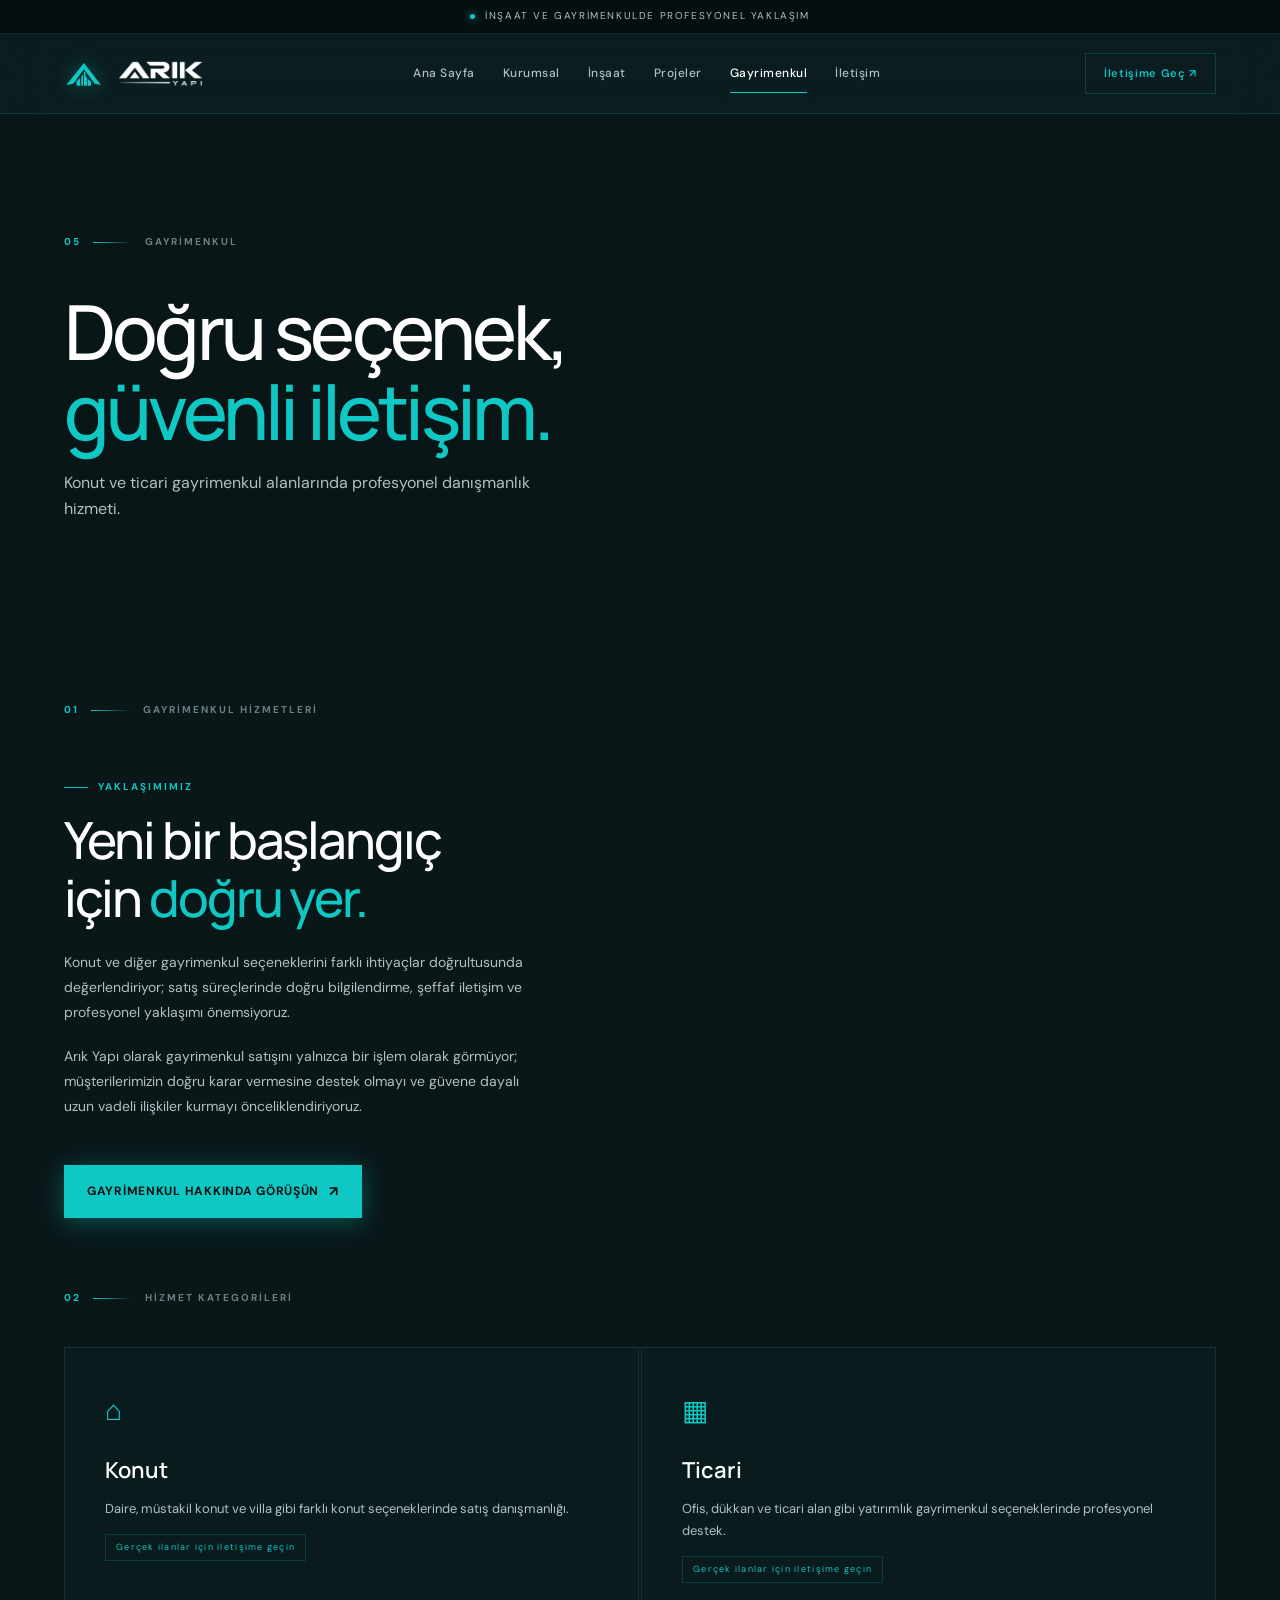
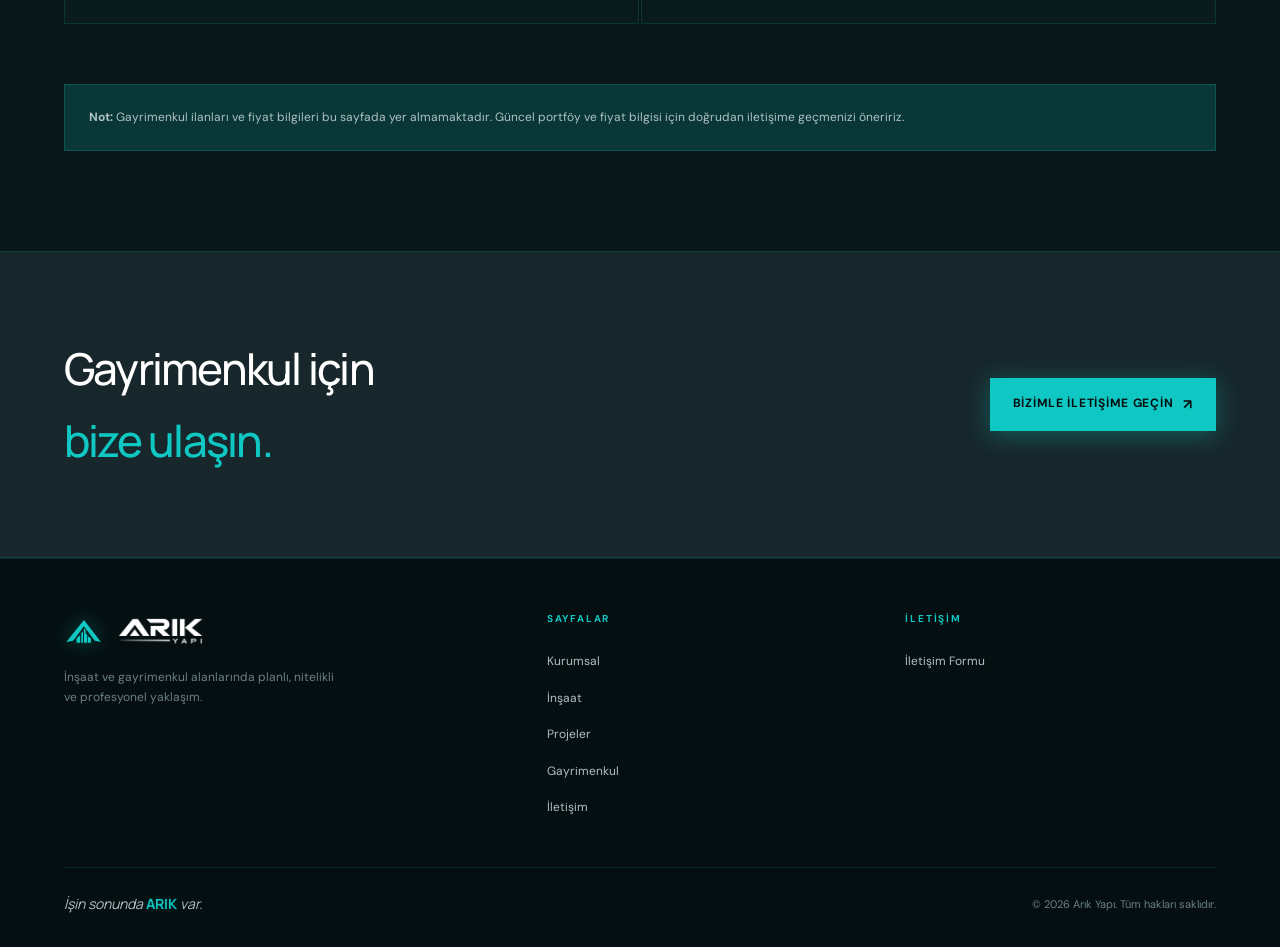
==== commit 61eccff6: "feat: entegre orijinal logolar, SVG stroke intro animasyonu ve tum sayfalarda marka kimligi" ====
--- a/gayrimenkul.html
+++ b/gayrimenkul.html
@@ -17,10 +17,14 @@
 
   <header class="site-header" id="siteHeader">
     <a class="brand" href="index.html" aria-label="Arık Yapı ana sayfa">
-      <svg class="brand-icon" viewBox="0 0 38 38" xmlns="http://www.w3.org/2000/svg" aria-hidden="true">
-        <polygon class="b-diamond" points="19,2 36,19 19,36 2,19"/><circle class="b-dot" cx="19" cy="19" r="3"/>
+      <svg class="brand-symbol-svg" viewBox="0 0 1024 1024" xmlns="http://www.w3.org/2000/svg" aria-hidden="true">
+        <polygon points="511,231 946,794 788,764 511,388 234,764 58,794" fill="#10C8C3"/>
+        <polygon points="320,813 320,701 413,615 413,813" fill="#10C8C3"/>
+        <polygon points="442,813 442,569 486,529 486,813" fill="#10C8C3"/>
+        <polygon points="511,813 511,444 552,478 552,576 596,614 596,813" fill="#10C8C3"/>
+        <polygon points="614,813 614,644 690,706 690,813" fill="#10C8C3"/>
       </svg>
-      <span class="brand-copy"><strong>ARIK YAPI</strong><small>Yapıdan değere, bugünden geleceğe.</small></span>
+      <img src="assets/logo-text-white.png" alt="ARIK YAPI" class="brand-text-img">
     </a>
     <button class="menu-toggle" aria-label="Menüyü aç" aria-expanded="false" id="menuToggle"><span></span><span></span><span></span></button>
     <nav class="main-nav" id="mainNav" aria-label="Ana menü">
@@ -90,8 +94,14 @@
   <footer class="site-footer">
     <div class="footer-about">
       <a class="brand" href="index.html">
-        <svg class="brand-icon" viewBox="0 0 38 38" xmlns="http://www.w3.org/2000/svg" aria-hidden="true"><polygon class="b-diamond" points="19,2 36,19 19,36 2,19"/><circle class="b-dot" cx="19" cy="19" r="3"/></svg>
-        <span class="brand-copy"><strong>ARIK YAPI</strong><small>Yapıdan değere, bugünden geleceğe.</small></span>
+        <svg class="brand-symbol-svg" viewBox="0 0 1024 1024" xmlns="http://www.w3.org/2000/svg" aria-hidden="true">
+          <polygon points="511,231 946,794 788,764 511,388 234,764 58,794" fill="#10C8C3"/>
+          <polygon points="320,813 320,701 413,615 413,813" fill="#10C8C3"/>
+          <polygon points="442,813 442,569 486,529 486,813" fill="#10C8C3"/>
+          <polygon points="511,813 511,444 552,478 552,576 596,614 596,813" fill="#10C8C3"/>
+          <polygon points="614,813 614,644 690,706 690,813" fill="#10C8C3"/>
+        </svg>
+        <img src="assets/logo-text-white.png" alt="ARIK YAPI" class="brand-text-img">
       </a>
       <p>İnşaat ve gayrimenkul alanlarında planlı, nitelikli ve profesyonel yaklaşım.</p>
     </div>
--- a/style.css
+++ b/style.css
@@ -81,108 +81,117 @@
   display: none;
 }
 
-/* SVG Geometrik Logo */
+/* SVG Orijinal Geometrik Logo Animasyonu */
 .intro-svg-wrap {
   position: relative;
-  width: 110px;
-  height: 110px;
+  width: 130px;
+  height: 130px;
 }
 
 .intro-svg {
-  width: 110px;
-  height: 110px;
+  width: 130px;
+  height: 130px;
   overflow: visible;
-}
-
-/* Diamond dış çizgisi — stroke animasyonu */
-.intro-diamond {
-  fill: none;
+  filter: drop-shadow(0 0 16px rgba(16, 200, 195, 0.45));
+}
+
+/* Orijinal Çatı — Stroke Çizim Animasyonu */
+.intro-roof {
+  fill: transparent;
   stroke: var(--teal);
-  stroke-width: 1.2;
-  stroke-dasharray: 312;
-  stroke-dashoffset: 312;
-  animation: drawDiamond 0.75s cubic-bezier(0.4, 0, 0.2, 1) 0.1s forwards;
-}
-
-@keyframes drawDiamond {
+  stroke-width: 14;
+  stroke-linejoin: round;
+  stroke-dasharray: 2600;
+  stroke-dashoffset: 2600;
+  animation: drawRoof 0.85s cubic-bezier(0.25, 1, 0.5, 1) 0.1s forwards,
+             fillSymbol 0.4s ease 0.95s forwards;
+}
+
+@keyframes drawRoof {
   to { stroke-dashoffset: 0; }
 }
 
-/* İç çapraz çizgiler */
-.intro-cross-h,
-.intro-cross-v {
+/* Sütunlar — Sıralı Yükseliş ve Çizim */
+.intro-col {
+  fill: transparent;
   stroke: var(--teal);
-  stroke-width: 0.5;
-  opacity: 0;
-  animation: fadeInLine 0.3s ease 0.75s forwards;
-}
-
-@keyframes fadeInLine {
-  to { opacity: 0.35; }
-}
-
-/* Merkez nokta */
-.intro-center-dot {
-  fill: var(--teal);
-  r: 3.5;
-  opacity: 0;
-  animation: popDot 0.25s ease 0.85s forwards;
-  filter: drop-shadow(0 0 6px var(--teal));
-}
-
-@keyframes popDot {
-  0%   { opacity: 0; r: 0; }
-  60%  { opacity: 1; r: 5; }
-  100% { opacity: 1; r: 3.5; }
-}
-
-/* Işık geçişi */
+  stroke-width: 12;
+  stroke-linejoin: round;
+  stroke-dasharray: 1000;
+  stroke-dashoffset: 1000;
+  animation: drawCol 0.6s cubic-bezier(0.25, 1, 0.5, 1) forwards,
+             fillSymbol 0.4s ease 0.95s forwards;
+}
+
+.intro-col-1 { animation-delay: 0.3s, 0.95s; }
+.intro-col-2 { animation-delay: 0.45s, 0.95s; }
+.intro-col-3 { animation-delay: 0.55s, 0.95s; }
+.intro-col-4 { animation-delay: 0.65s, 0.95s; }
+
+@keyframes drawCol {
+  to { stroke-dashoffset: 0; }
+}
+
+@keyframes fillSymbol {
+  to {
+    fill: var(--teal);
+    stroke-width: 4;
+  }
+}
+
+/* Işık Sweep Parıltısı */
 .intro-sweep {
   position: absolute;
-  inset: -10px;
+  inset: -15px;
   background: linear-gradient(
     115deg,
-    transparent 30%,
-    rgba(16, 200, 195, 0.22) 50%,
-    transparent 70%
+    transparent 35%,
+    rgba(255, 255, 255, 0.7) 48%,
+    rgba(16, 200, 195, 0.8) 52%,
+    transparent 65%
   );
   opacity: 0;
-  animation: sweep 0.5s ease 0.9s forwards;
-}
-
-@keyframes sweep {
-  0%   { opacity: 0; transform: translateX(-60px); }
-  40%  { opacity: 1; }
-  100% { opacity: 0; transform: translateX(60px); }
-}
-
-/* Marka yazısı */
+  pointer-events: none;
+  mix-blend-mode: screen;
+  animation: sweepSheen 0.6s ease 1.15s forwards;
+}
+
+@keyframes sweepSheen {
+  0%   { opacity: 0; transform: translateX(-120px) rotate(15deg); }
+  50%  { opacity: 1; }
+  100% { opacity: 0; transform: translateX(120px) rotate(15deg); }
+}
+
+/* Marka yazısı ve slogan */
 .intro-brand-wrap {
   text-align: center;
   opacity: 0;
-  transform: translateY(14px);
-  animation: riseIn 0.5s ease 1.0s forwards;
-}
-
-@keyframes riseIn {
-  to { opacity: 1; transform: none; }
-}
-
-.intro-brand-name {
-  display: block;
-  font-family: "Manrope", sans-serif;
-  font-size: 22px;
-  font-weight: 800;
-  letter-spacing: 0.22em;
-  color: var(--white);
+  transform: translateY(16px);
+  animation: riseInBrand 0.6s cubic-bezier(0.16, 1, 0.3, 1) 1.25s forwards;
+  display: flex;
+  flex-direction: column;
+  align-items: center;
+  gap: 8px;
+}
+
+@keyframes riseInBrand {
+  to { opacity: 1; transform: translateY(0); }
+}
+
+.intro-brand-img {
+  height: 38px;
+  width: auto;
+  object-fit: contain;
+  filter: drop-shadow(0 0 12px rgba(255,255,255,0.2));
 }
 
 .intro-brand-tag {
   display: block;
-  font-size: 10px;
-  letter-spacing: 0.16em;
-  color: var(--secondary);
-  margin-top: 5px;
+  font-size: 11px;
+  letter-spacing: 0.22em;
+  color: var(--secondary);
+  text-transform: uppercase;
+  font-weight: 500;
 }
 
 /* ================================================================
@@ -246,25 +255,28 @@
 .brand {
   display: flex;
   align-items: center;
-  gap: 13px;
+  gap: 14px;
   flex-shrink: 0;
-  min-width: 190px;
-}
-
-.brand-icon {
-  width: 38px;
-  height: 38px;
+  transition: transform 0.2s ease, opacity 0.2s ease;
+}
+
+.brand:hover {
+  transform: translateY(-1px);
+  opacity: 0.95;
+}
+
+.brand-symbol-svg {
+  width: 40px;
+  height: 40px;
   flex-shrink: 0;
-}
-
-.brand-icon .b-diamond {
-  fill: none;
-  stroke: var(--teal);
-  stroke-width: 1.5;
-}
-
-.brand-icon .b-dot {
-  fill: var(--teal);
+  filter: drop-shadow(0 0 10px rgba(16, 200, 195, 0.45));
+}
+
+.brand-text-img {
+  height: 28px;
+  width: auto;
+  object-fit: contain;
+  display: block;
 }
 
 .brand-copy {
@@ -285,6 +297,30 @@
   font-size: 9px;
   color: var(--secondary);
   letter-spacing: 0.02em;
+}
+
+/* 3D Premium Logo Kartı */
+.logo-3d-showcase {
+  position: relative;
+  border: 1px solid var(--glass-border);
+  background: linear-gradient(135deg, rgba(16, 200, 195, 0.08) 0%, rgba(9, 23, 25, 0.8) 100%);
+  backdrop-filter: var(--glass-blur);
+  padding: 14px;
+  box-shadow: var(--glass-shadow);
+  overflow: hidden;
+}
+
+.logo-3d-img {
+  width: 100%;
+  aspect-ratio: 1/1;
+  object-fit: cover;
+  display: block;
+  filter: contrast(1.05) brightness(0.95);
+  transition: transform 0.6s ease;
+}
+
+.logo-3d-showcase:hover .logo-3d-img {
+  transform: scale(1.03);
 }
 
 /* Nav */
